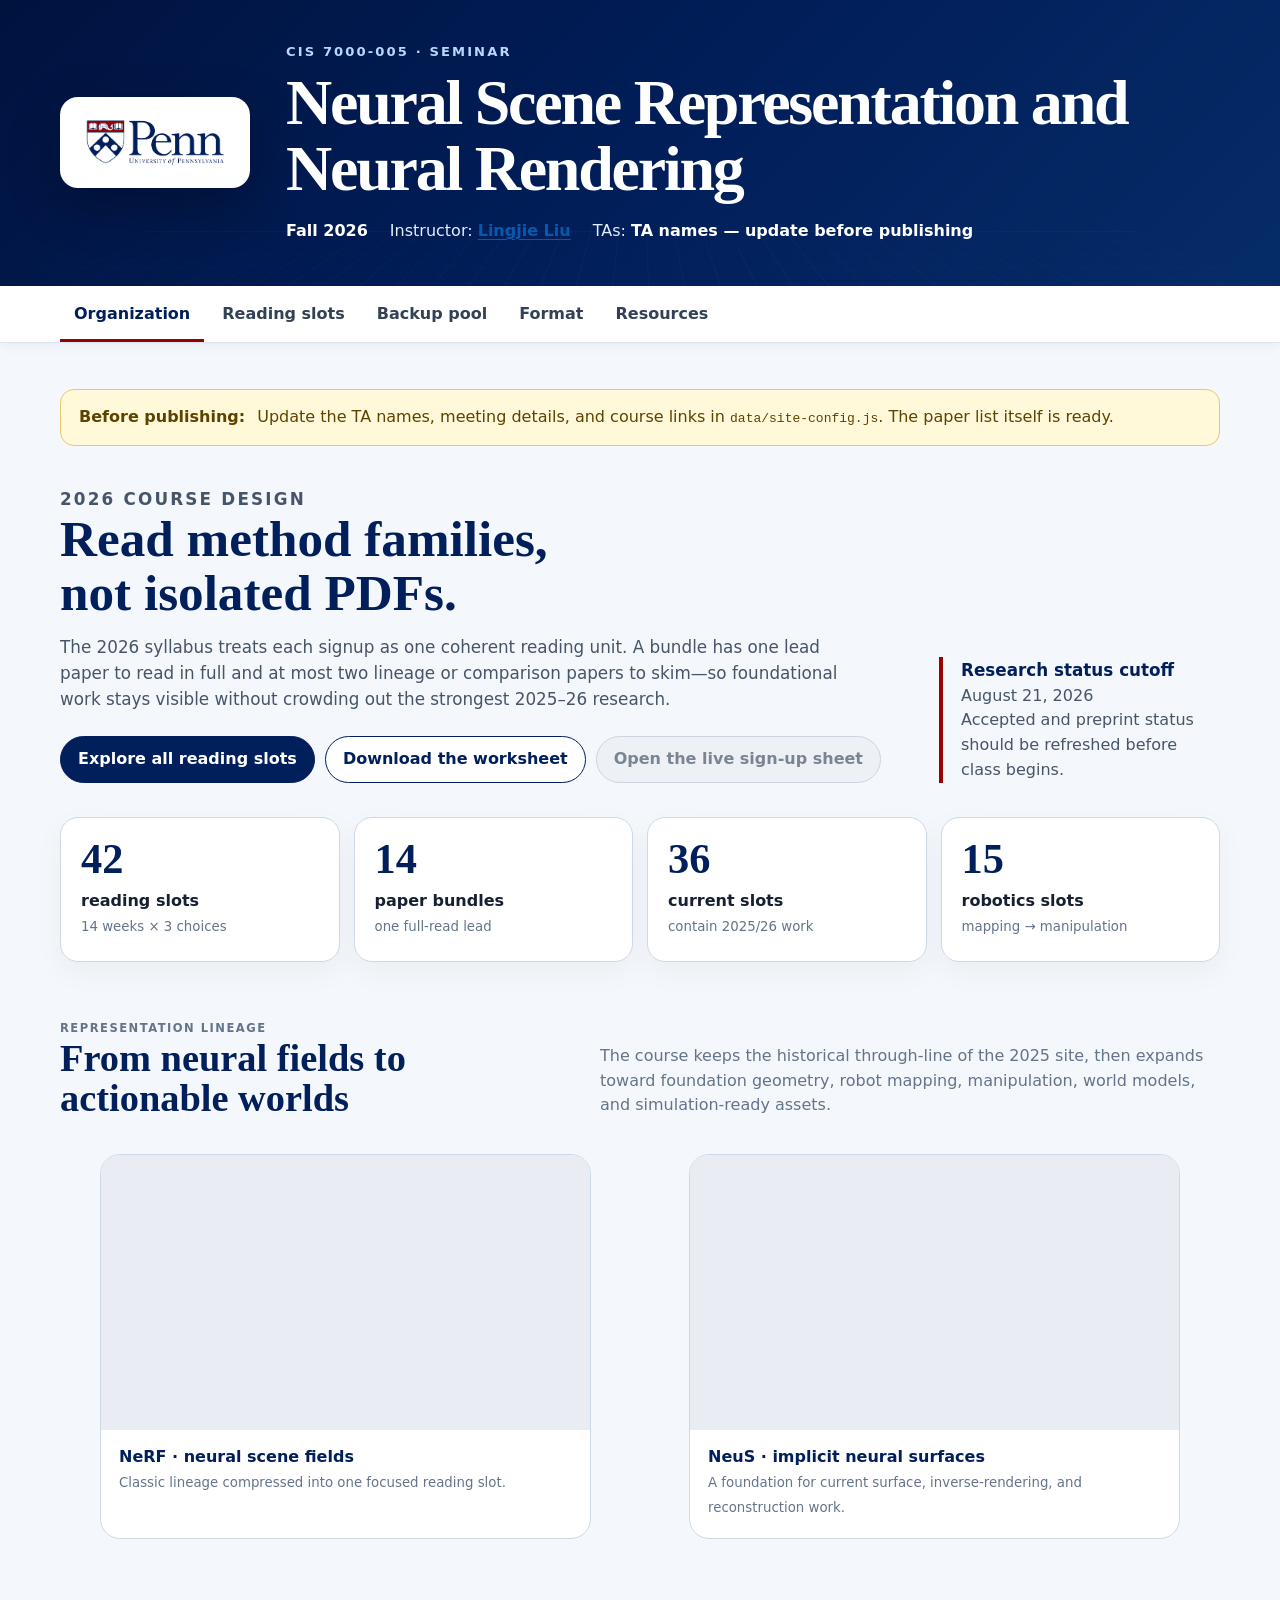
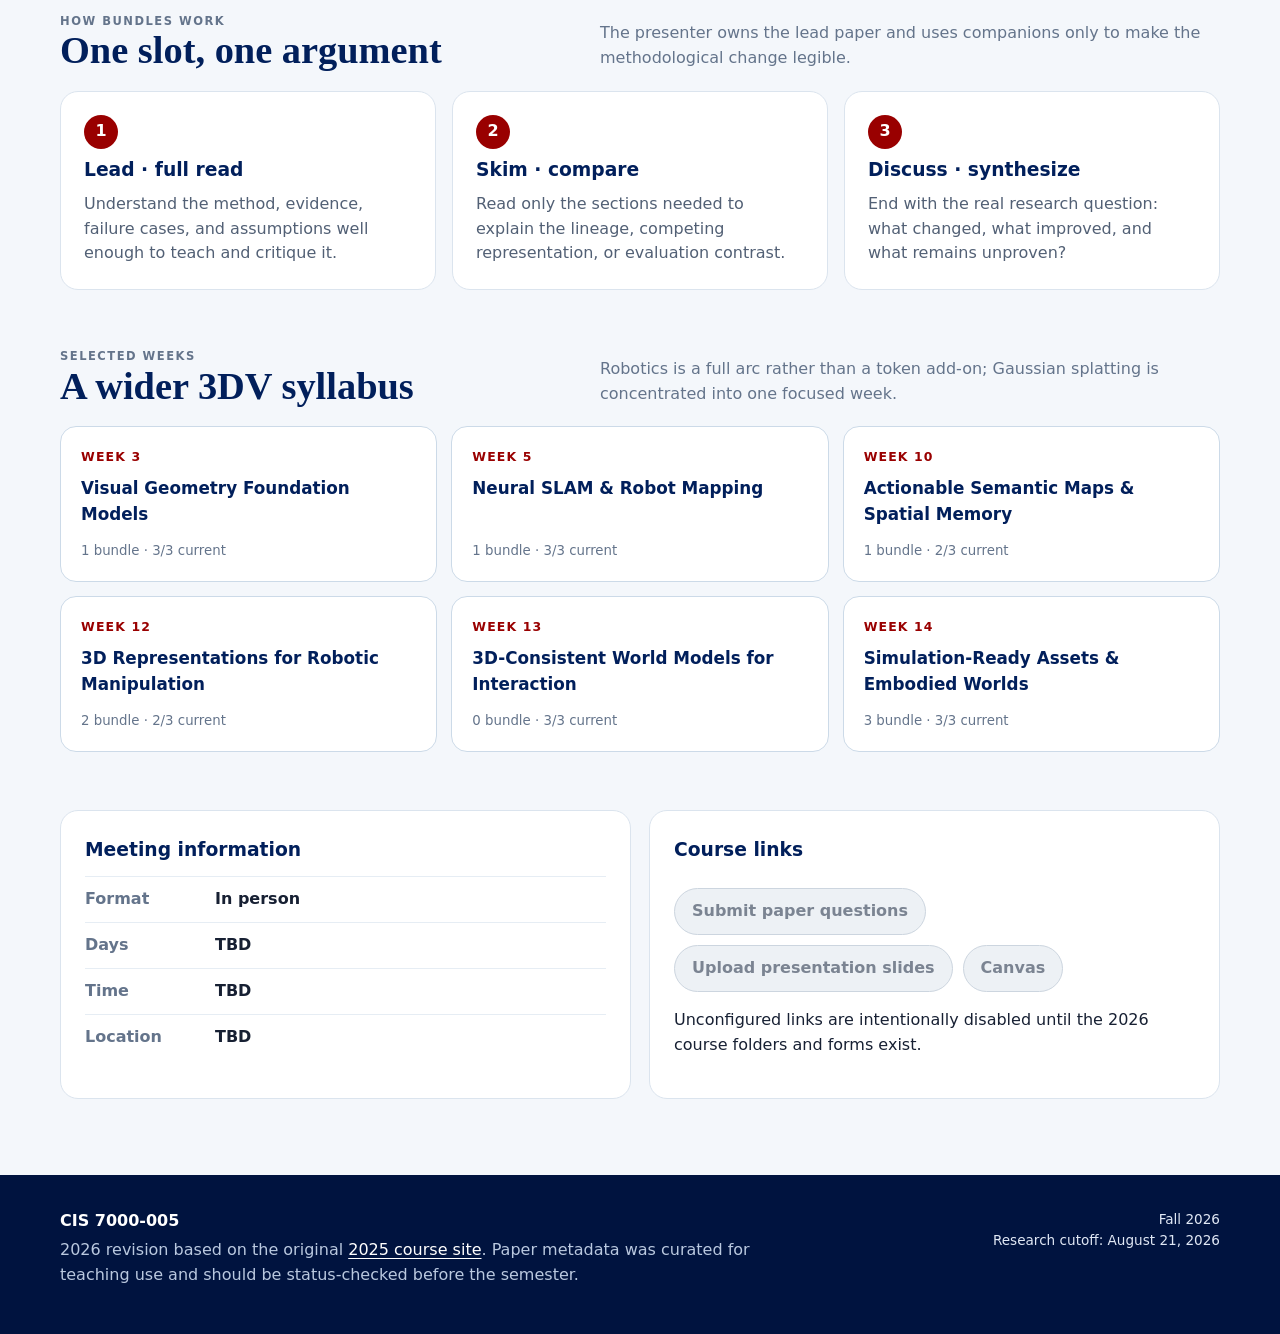
==== index.html @ d4dcf01e "Add files via upload" ====
<!doctype html>
<html lang="en">
<head>
  <meta charset="utf-8">
  <meta name="viewport" content="width=device-width, initial-scale=1">
  <meta name="description" content="CIS 7000-005: Neural Scene Representation and Neural Rendering, Fall 2026.">
  <meta property="og:title" content="Neural Scene Representation and Neural Rendering — Fall 2026">
  <meta property="og:description" content="A bundle-first reading seminar spanning neural rendering, visual geometry, robotics, 4D, and embodied worlds.">
  <meta property="og:image" content="assets/og.png">
  <title>Neural Scene Representation and Neural Rendering — Fall 2026</title>
  <link rel="icon" href="assets/favicon.svg" type="image/svg+xml">
  <link rel="stylesheet" href="data/site.css">
  <script defer src="data/site-config.js"></script>
  <script defer src="data/course-slots.js"></script>
  <script defer src="data/site.js"></script>
</head>
<body data-page="home">
  <a class="skip-link" href="#main">Skip to content</a>
  <header class="masthead">
    <div class="site-shell masthead-inner">
      <a class="penn-mark" href="https://www.upenn.edu/" aria-label="University of Pennsylvania">
        <img src="assets/penn.png" alt="University of Pennsylvania">
      </a>
      <div>
        <p class="course-kicker"><span data-course-code></span> · <span data-course-type></span></p>
        <h1 data-course-title></h1>
        <p class="course-meta"><span><strong data-course-term></strong></span><span>Instructor: <strong data-instructor></strong></span><span>TAs: <strong data-tas></strong></span></p>
      </div>
    </div>
  </header>
  <nav class="site-nav" aria-label="Course navigation">
    <div class="site-shell">
      <a href="index.html" data-nav="home">Organization</a>
      <a href="topics.html" data-nav="topics">Reading slots</a>
      <a href="backup.html" data-nav="backup">Backup pool</a>
      <a href="format.html" data-nav="format">Format</a>
      <a href="resource.html" data-nav="resources">Resources</a>
    </div>
  </nav>

  <main id="main">
    <div class="site-shell">
      <div class="draft-note"><strong>Before publishing:</strong><span>Update the TA names, meeting details, and course links in <code>data/site-config.js</code>. The paper list itself is ready.</span></div>
      <section class="page-intro">
        <div>
          <p class="eyebrow">2026 course design</p>
          <h2>Read method families,<br>not isolated PDFs.</h2>
          <p>The 2026 syllabus treats each signup as one coherent reading unit. A bundle has one lead paper to read in full and at most two lineage or comparison papers to skim—so foundational work stays visible without crowding out the strongest 2025–26 research.</p>
          <div class="actions">
            <a class="button" href="topics.html">Explore all reading slots</a>
            <a class="button secondary" href="files/CIS7000_2026_Paper_Signup.xlsx">Download the worksheet</a>
            <a class="button secondary" href="#" data-config-link="signUp">Open the live sign-up sheet</a>
          </div>
        </div>
        <aside class="intro-aside">
          <strong>Research status cutoff</strong>
          <span data-research-cutoff></span><br>
          <span>Accepted and preprint status should be refreshed before class begins.</span>
        </aside>
      </section>

      <section class="stat-grid" data-course-stats aria-label="Course statistics"></section>

      <section class="section">
        <div class="section-heading">
          <div><p class="eyebrow">Representation lineage</p><h2>From neural fields to actionable worlds</h2></div>
          <p>The course keeps the historical through-line of the 2025 site, then expands toward foundation geometry, robot mapping, manipulation, world models, and simulation-ready assets.</p>
        </div>
        <div class="media-grid">
          <figure class="media-card">
            <video playsinline autoplay loop muted preload="metadata"><source src="assets/nerf.mp4" type="video/mp4"></video>
            <figcaption><strong>NeRF · neural scene fields</strong><small>Classic lineage compressed into one focused reading slot.</small></figcaption>
          </figure>
          <figure class="media-card">
            <video playsinline autoplay loop muted preload="metadata"><source src="assets/more_results.mp4" type="video/mp4"></video>
            <figcaption><strong>NeuS · implicit neural surfaces</strong><small>A foundation for current surface, inverse-rendering, and reconstruction work.</small></figcaption>
          </figure>
        </div>
      </section>

      <section class="section">
        <div class="section-heading">
          <div><p class="eyebrow">How bundles work</p><h2>One slot, one argument</h2></div>
          <p>The presenter owns the lead paper and uses companions only to make the methodological change legible.</p>
        </div>
        <div class="principle-grid">
          <article class="principle-card"><span class="number">1</span><h3>Lead · full read</h3><p>Understand the method, evidence, failure cases, and assumptions well enough to teach and critique it.</p></article>
          <article class="principle-card"><span class="number">2</span><h3>Skim · compare</h3><p>Read only the sections needed to explain the lineage, competing representation, or evaluation contrast.</p></article>
          <article class="principle-card"><span class="number">3</span><h3>Discuss · synthesize</h3><p>End with the real research question: what changed, what improved, and what remains unproven?</p></article>
        </div>
      </section>

      <section class="section">
        <div class="section-heading">
          <div><p class="eyebrow">Selected weeks</p><h2>A wider 3DV syllabus</h2></div>
          <p>Robotics is a full arc rather than a token add-on; Gaussian splatting is concentrated into one focused week.</p>
        </div>
        <div class="week-preview-grid" data-week-preview></div>
      </section>

      <section class="section info-grid">
        <article class="info-card">
          <h3>Meeting information</h3>
          <dl>
            <dt>Format</dt><dd data-meeting-format></dd>
            <dt>Days</dt><dd data-meeting-days></dd>
            <dt>Time</dt><dd data-meeting-time></dd>
            <dt>Location</dt><dd data-meeting-location></dd>
          </dl>
        </article>
        <article class="info-card">
          <h3>Course links</h3>
          <div class="actions">
            <a class="button secondary" href="#" data-config-link="questionForm">Submit paper questions</a>
            <a class="button secondary" href="#" data-config-link="slidesFolder">Upload presentation slides</a>
            <a class="button secondary" href="#" data-config-link="canvas">Canvas</a>
          </div>
          <p>Unconfigured links are intentionally disabled until the 2026 course folders and forms exist.</p>
        </article>
      </section>
    </div>
  </main>

  <footer class="site-footer">
    <div class="site-shell">
      <div><strong data-course-code></strong><p>2026 revision based on the original <a href="https://neural-representation-2025.github.io/">2025 course site</a>. Paper metadata was curated for teaching use and should be status-checked before the semester.</p></div>
      <div class="footer-meta"><span data-course-term></span><br>Research cutoff: <span data-research-cutoff></span></div>
    </div>
  </footer>
</body>
</html>
---- data/site.css ----
:root {
  --penn-blue: #011f5b;
  --penn-blue-2: #0b3d78;
  --penn-red: #990000;
  --ink: #172033;
  --muted: #64748b;
  --line: #dbe4ee;
  --paper: #ffffff;
  --wash: #f4f7fb;
  --classic: #dce9f7;
  --current: #fff0c2;
  --robotics: #dff1da;
  --gs: #ffe0d6;
  --frontier: #f9d9e2;
  --embodied: #e9e0f5;
  color-scheme: light;
  font-family: Inter, ui-sans-serif, system-ui, -apple-system, BlinkMacSystemFont, "Segoe UI", sans-serif;
  font-synthesis: none;
}

* { box-sizing: border-box; }
html { scroll-behavior: smooth; }
body { margin: 0; color: var(--ink); background: var(--wash); line-height: 1.55; }
a { color: #0759ad; text-decoration-thickness: 1px; text-underline-offset: 3px; }
a:hover { color: var(--penn-red); }
img, video { display: block; max-width: 100%; }
button, input, select { font: inherit; }

.site-shell { width: min(1160px, calc(100% - 32px)); margin: 0 auto; }
.skip-link { position: fixed; left: 16px; top: -80px; z-index: 100; background: white; padding: 10px 14px; border-radius: 8px; box-shadow: 0 8px 30px #001c4c33; }
.skip-link:focus { top: 16px; }

.masthead { color: white; background: linear-gradient(135deg, #00133f 0%, var(--penn-blue) 55%, #062c67 100%); position: relative; overflow: hidden; }
.masthead::after { content: ""; position: absolute; inset: 0; pointer-events: none; opacity: .18; background-image: linear-gradient(#fff2 1px, transparent 1px), linear-gradient(90deg, #fff2 1px, transparent 1px); background-size: 36px 36px; transform: perspective(450px) rotateX(62deg) translateY(35%); transform-origin: bottom; }
.masthead-inner { position: relative; z-index: 1; display: grid; grid-template-columns: 190px 1fr; gap: 36px; align-items: center; min-height: 260px; padding-block: 42px; }
.penn-mark { background: white; border-radius: 18px; padding: 18px; box-shadow: 0 18px 50px #0004; }
.course-kicker { margin: 0 0 8px; color: #b9d6ff; font-size: .82rem; font-weight: 800; letter-spacing: .16em; text-transform: uppercase; }
.masthead h1 { margin: 0; max-width: 900px; font-family: Georgia, "Times New Roman", serif; font-size: clamp(2.1rem, 5vw, 4.4rem); line-height: 1.02; letter-spacing: -.035em; }
.course-meta { display: flex; flex-wrap: wrap; gap: 8px 22px; margin: 18px 0 0; color: #e2edff; }
.course-meta strong { color: white; }

.site-nav { background: white; border-bottom: 1px solid var(--line); box-shadow: 0 3px 12px #00265c0d; position: sticky; top: 0; z-index: 20; }
.site-nav .site-shell { display: flex; gap: 4px; overflow-x: auto; }
.site-nav a { color: #334155; font-weight: 750; text-decoration: none; padding: 16px 14px 13px; border-bottom: 3px solid transparent; white-space: nowrap; }
.site-nav a:hover, .site-nav a.is-active { color: var(--penn-blue); border-bottom-color: var(--penn-red); }

main { padding: 46px 0 76px; }
.draft-note { display: flex; align-items: flex-start; gap: 12px; margin-bottom: 26px; padding: 15px 18px; border: 1px solid #e6c96e; border-radius: 14px; color: #5e4300; background: #fff8d9; }
.draft-note strong { white-space: nowrap; }
.eyebrow { margin: 0 0 6px; color: var(--penn-red); font-size: .72rem; font-weight: 850; letter-spacing: .13em; text-transform: uppercase; }
.page-intro { display: grid; grid-template-columns: minmax(0, 1.5fr) minmax(280px, .5fr); gap: 36px; align-items: end; margin-bottom: 34px; }
.page-intro h2, .section-heading h2 { margin: 0; color: var(--penn-blue); font-family: Georgia, "Times New Roman", serif; font-size: clamp(2rem, 4vw, 3.25rem); line-height: 1.05; }
.page-intro p { margin: 14px 0 0; max-width: 780px; color: #475569; font-size: 1.05rem; }
.intro-aside { border-left: 4px solid var(--penn-red); padding-left: 18px; color: #475569; }
.intro-aside strong { display: block; color: var(--penn-blue); font-size: 1.05rem; }

.actions { display: flex; flex-wrap: wrap; gap: 10px; margin-top: 24px; }
.button { display: inline-flex; align-items: center; justify-content: center; min-height: 44px; padding: 10px 17px; border: 1px solid var(--penn-blue); border-radius: 999px; color: white; background: var(--penn-blue); font-weight: 800; text-decoration: none; }
.button:hover { color: white; background: var(--penn-red); border-color: var(--penn-red); }
.button.secondary { color: var(--penn-blue); background: white; }
.button.secondary:hover { color: white; background: var(--penn-blue); }
.button.is-unconfigured { color: #7b8492; border-color: #ccd5df; background: #edf1f5; cursor: not-allowed; }

.stat-grid { display: grid; grid-template-columns: repeat(4, 1fr); gap: 14px; margin: 30px 0 54px; }
.stat-card { min-height: 145px; padding: 20px; border: 1px solid #cdd9e7; border-radius: 18px; background: white; box-shadow: 0 10px 30px #00265c0b; }
.stat-card strong { display: block; color: var(--penn-blue); font-family: Georgia, "Times New Roman", serif; font-size: 2.65rem; line-height: 1; }
.stat-card span { display: block; margin-top: 9px; font-weight: 850; }
.stat-card small { color: var(--muted); }

.section { margin-top: 58px; }
.section-heading { display: flex; justify-content: space-between; gap: 22px; align-items: end; margin-bottom: 20px; }
.section-heading h2 { font-size: clamp(1.75rem, 3vw, 2.55rem); }
.section-heading p { max-width: 620px; margin: 0; color: var(--muted); }
.media-grid { display: grid; grid-template-columns: 1fr 1fr; gap: 18px; }
.media-card { overflow: hidden; border: 1px solid #ccd9e8; border-radius: 20px; background: white; }
.media-card video { width: 100%; aspect-ratio: 16 / 9; object-fit: cover; background: #e9edf3; }
.media-card figcaption { padding: 15px 18px 18px; }
.media-card strong { display: block; color: var(--penn-blue); }
.media-card small { color: var(--muted); }

.principle-grid { display: grid; grid-template-columns: repeat(3, 1fr); gap: 16px; }
.principle-card { padding: 23px; border-radius: 18px; border: 1px solid var(--line); background: white; }
.principle-card h3 { margin: 6px 0 8px; color: var(--penn-blue); }
.principle-card p { margin: 0; color: #526075; }
.principle-card .number { display: inline-grid; place-items: center; width: 34px; height: 34px; border-radius: 50%; color: white; background: var(--penn-red); font-weight: 900; }

.week-preview-grid { display: grid; grid-template-columns: repeat(3, 1fr); gap: 14px; }
.week-preview { display: flex; min-height: 150px; flex-direction: column; padding: 20px; border: 1px solid #ccdae8; border-radius: 16px; color: var(--ink); background: white; text-decoration: none; transition: transform .15s ease, box-shadow .15s ease; }
.week-preview:hover { color: var(--ink); transform: translateY(-2px); box-shadow: 0 12px 30px #00265c14; }
.week-preview span { color: var(--penn-red); font-size: .78rem; font-weight: 850; text-transform: uppercase; letter-spacing: .09em; }
.week-preview strong { margin: 8px 0 auto; color: var(--penn-blue); font-size: 1.05rem; }
.week-preview small { margin-top: 14px; color: var(--muted); }

.info-grid { display: grid; grid-template-columns: 1fr 1fr; gap: 18px; }
.info-card { padding: 24px; border: 1px solid var(--line); border-radius: 18px; background: white; }
.info-card h3 { margin: 0 0 12px; color: var(--penn-blue); }
.info-card dl { display: grid; grid-template-columns: 130px 1fr; margin: 0; }
.info-card dt, .info-card dd { margin: 0; padding: 10px 0; border-top: 1px solid #e6edf4; }
.info-card dt { color: var(--muted); font-weight: 700; }
.info-card dd { font-weight: 700; }

.toolbar { display: flex; flex-wrap: wrap; gap: 10px; align-items: center; margin: 24px 0; padding: 14px; border: 1px solid var(--line); border-radius: 16px; background: white; }
.search { flex: 1 1 280px; min-height: 44px; padding: 9px 13px; border: 1px solid #bcc9d7; border-radius: 10px; color: var(--ink); background: white; }
.filter-chip { min-height: 40px; padding: 7px 13px; border: 1px solid #c7d3df; border-radius: 999px; color: #344258; background: #f8fafc; cursor: pointer; font-weight: 750; }
.filter-chip:hover, .filter-chip.is-active { color: white; border-color: var(--penn-blue); background: var(--penn-blue); }
.tool-link { border: 0; color: #0759ad; background: transparent; cursor: pointer; font-weight: 750; }
.toolbar-count { margin-left: auto; color: var(--muted); font-size: .9rem; font-weight: 750; }

.week-block { scroll-margin-top: 82px; margin: 30px 0 42px; }
.week-block > header { display: grid; grid-template-columns: 95px 1fr auto; gap: 18px; align-items: end; margin-bottom: 12px; padding-bottom: 11px; border-bottom: 2px solid var(--penn-blue); }
.week-block > header span { color: var(--penn-red); font-size: .8rem; font-weight: 900; letter-spacing: .09em; text-transform: uppercase; }
.week-block > header h2 { margin: 0; color: var(--penn-blue); font-family: Georgia, "Times New Roman", serif; font-size: 1.55rem; }
.week-block > header small { color: var(--muted); }
.week-slots { display: grid; gap: 10px; }
.slot-card { overflow: hidden; border: 1px solid #c9d5e2; border-left: 6px solid var(--penn-blue-2); border-radius: 14px; background: white; }
.slot-card.robotics { border-left-color: #4d8c45; }
.slot-card.gs { border-left-color: #c04b24; }
.slot-card.classic { border-left-color: #4e7fac; }
.slot-card.frontier { border-left-color: #b1325a; }
.slot-card.embodied { border-left-color: #7657a4; }
.slot-card summary { display: grid; grid-template-columns: 76px minmax(0, 1fr) auto 28px; gap: 14px; align-items: center; padding: 17px 18px; cursor: pointer; list-style: none; }
.slot-card summary::-webkit-details-marker { display: none; }
.slot-card summary::after { content: "+"; display: grid; place-items: center; width: 28px; height: 28px; margin-left: 4px; border-radius: 50%; color: var(--penn-blue); background: #e8eef6; font-weight: 900; }
.slot-card[open] summary::after { content: "−"; }
.slot-number { color: var(--penn-red); font-size: .84rem; font-weight: 900; letter-spacing: .05em; }
.slot-title span { display: block; color: var(--muted); font-size: .85rem; }
.slot-title strong { display: block; margin-top: 2px; color: var(--penn-blue); }
.slot-labels { display: flex; flex-wrap: wrap; justify-content: flex-end; gap: 6px; }
.badge { padding: 4px 9px; border-radius: 999px; color: #30445d; background: #e6eef7; font-size: .72rem; font-weight: 800; }
.badge.subtle { color: #65541c; background: #fff1c7; }
.slot-details { display: grid; grid-template-columns: minmax(0, 1.45fr) minmax(260px, .55fr); gap: 28px; padding: 8px 20px 22px 108px; border-top: 1px solid #e1e8f0; }
.paper-list { list-style: none; margin: 0; padding: 0; }
.paper-row { display: grid; grid-template-columns: 52px 1fr; gap: 10px; padding: 9px 0; border-bottom: 1px solid #edf1f5; }
.paper-row a { font-weight: 750; }
.paper-row small { display: block; margin-top: 2px; color: var(--muted); }
.paper-role { align-self: start; padding: 3px 7px; border-radius: 6px; color: white; background: var(--penn-blue); font-size: .7rem; font-weight: 850; text-align: center; }
.paper-role.skim { color: #5b4812; background: #f7df96; }
.slot-details aside { padding: 14px 16px; border-radius: 12px; background: #f5f8fb; }
.slot-details aside p { margin: 0 0 12px; }
.slot-details .load { color: #41526a; font-size: .9rem; }
.slot-details .era { display: inline-block; margin: 0; padding: 4px 8px; border-radius: 6px; color: #4b5563; background: white; font-size: .76rem; font-weight: 800; }

.pool-controls select { min-height: 44px; padding: 8px 34px 8px 11px; border: 1px solid #bcc9d7; border-radius: 10px; background: white; }
.table-wrap { overflow-x: auto; border: 1px solid #cbd7e3; border-radius: 14px; background: white; }
.paper-table { width: 100%; min-width: 1060px; border-collapse: collapse; }
.paper-table th { padding: 12px 13px; color: white; background: var(--penn-blue); font-size: .78rem; letter-spacing: .04em; text-align: left; text-transform: uppercase; }
.paper-table td { padding: 13px; border-top: 1px solid #e3e9f0; vertical-align: top; font-size: .88rem; }
.paper-table tbody tr:hover { background: #f6f9fc; }
.paper-table td:first-child { width: 30%; }
.paper-table td:first-child a { font-weight: 800; }
.paper-table td small { display: block; margin-top: 4px; color: var(--muted); }
.pool-track { font-weight: 700; }
.placement { display: inline-block; padding: 4px 7px; border-radius: 6px; background: #edf2f7; font-size: .73rem; font-weight: 800; }
.placement.main-slot-anchor { color: #1f4e78; background: #d9eaf7; }
.placement.bundle-companion---backup { color: #375623; background: #e2f0d9; }
.placement.frontier-watch { color: #8a1538; background: #f9d9e2; }

.prose { max-width: 880px; }
.prose h2 { margin-top: 46px; padding-bottom: 8px; border-bottom: 2px solid var(--penn-blue); color: var(--penn-blue); font-family: Georgia, "Times New Roman", serif; }
.prose h3 { margin-top: 28px; color: var(--penn-blue-2); }
.prose p, .prose li { color: #3f4c5f; }
.prose li + li { margin-top: 7px; }
.callout { margin: 24px 0; padding: 20px 22px; border-left: 5px solid var(--penn-red); background: white; box-shadow: 0 8px 24px #00265c0b; }
.callout h3 { margin-top: 0; }
.resource-grid { display: grid; grid-template-columns: repeat(2, 1fr); gap: 15px; }
.resource-card { display: block; padding: 22px; border: 1px solid var(--line); border-radius: 16px; color: var(--ink); background: white; text-decoration: none; }
.resource-card:hover { color: var(--ink); border-color: #9fb4ca; box-shadow: 0 9px 24px #00265c10; }
.resource-card.is-unconfigured { color: #7b8492; border-color: #d5dce4; background: #edf1f5; cursor: not-allowed; box-shadow: none; }
.resource-card.is-unconfigured strong { color: #64748b; }
.resource-card strong { display: block; color: var(--penn-blue); }
.resource-card span { display: block; margin-top: 5px; color: var(--muted); }
.empty-state { display: flex; min-height: 170px; flex-direction: column; align-items: center; justify-content: center; color: var(--muted); text-align: center; }
.empty-state strong { color: var(--penn-blue); font-size: 1.15rem; }

.site-footer { padding: 34px 0 46px; color: #b9c8df; background: #00133f; }
.site-footer .site-shell { display: flex; justify-content: space-between; gap: 26px; align-items: flex-start; }
.site-footer strong { color: white; }
.site-footer p { max-width: 720px; margin: 5px 0 0; }
.site-footer a { color: white; }
.footer-meta { color: #e0e8f5; font-size: .85rem; text-align: right; }

@media (max-width: 900px) {
  .masthead-inner { grid-template-columns: 130px 1fr; min-height: 220px; }
  .stat-grid, .principle-grid, .week-preview-grid { grid-template-columns: repeat(2, 1fr); }
  .page-intro, .info-grid { grid-template-columns: 1fr; }
  .slot-card summary { grid-template-columns: 72px minmax(0, 1fr) 28px; }
  .slot-labels { display: none; }
  .slot-details { padding-left: 24px; }
}

@media (max-width: 640px) {
  .site-shell { width: min(100% - 22px, 1160px); }
  .masthead-inner { grid-template-columns: 1fr; gap: 20px; padding-block: 28px 34px; }
  .penn-mark { width: 160px; }
  .course-meta { display: grid; gap: 5px; }
  .stat-grid, .principle-grid, .week-preview-grid, .media-grid, .resource-grid { grid-template-columns: 1fr; }
  .section-heading { display: block; }
  .section-heading p { margin-top: 8px; }
  .week-block > header { grid-template-columns: 70px 1fr; }
  .week-block > header small { display: none; }
  .slot-card summary { grid-template-columns: 1fr auto; padding: 15px; }
  .slot-number { grid-column: 1; }
  .slot-title { grid-column: 1; }
  .slot-card summary::after { grid-column: 2; grid-row: 1 / span 2; }
  .slot-details { grid-template-columns: 1fr; gap: 15px; padding: 15px; }
  .info-card dl { grid-template-columns: 1fr; }
  .info-card dt { padding-bottom: 0; }
  .info-card dd { padding-top: 3px; border-top: 0; }
  .site-footer .site-shell { display: block; }
  .footer-meta { margin-top: 20px; text-align: left; }
}

@media print {
  .site-nav, .toolbar, .actions, .draft-note { display: none !important; }
  body { background: white; }
  .masthead { color: black; background: white; border-bottom: 3px solid var(--penn-blue); }
  .masthead::after, .penn-mark { display: none; }
  .masthead-inner { display: block; min-height: auto; padding: 18px 0; }
  .masthead h1, .course-meta strong { color: var(--penn-blue); }
  .course-kicker, .course-meta { color: #444; }
  main { padding-top: 20px; }
  .slot-card { break-inside: avoid; }
  .slot-card .slot-details { display: grid; }
  .slot-card summary::after { display: none; }
}
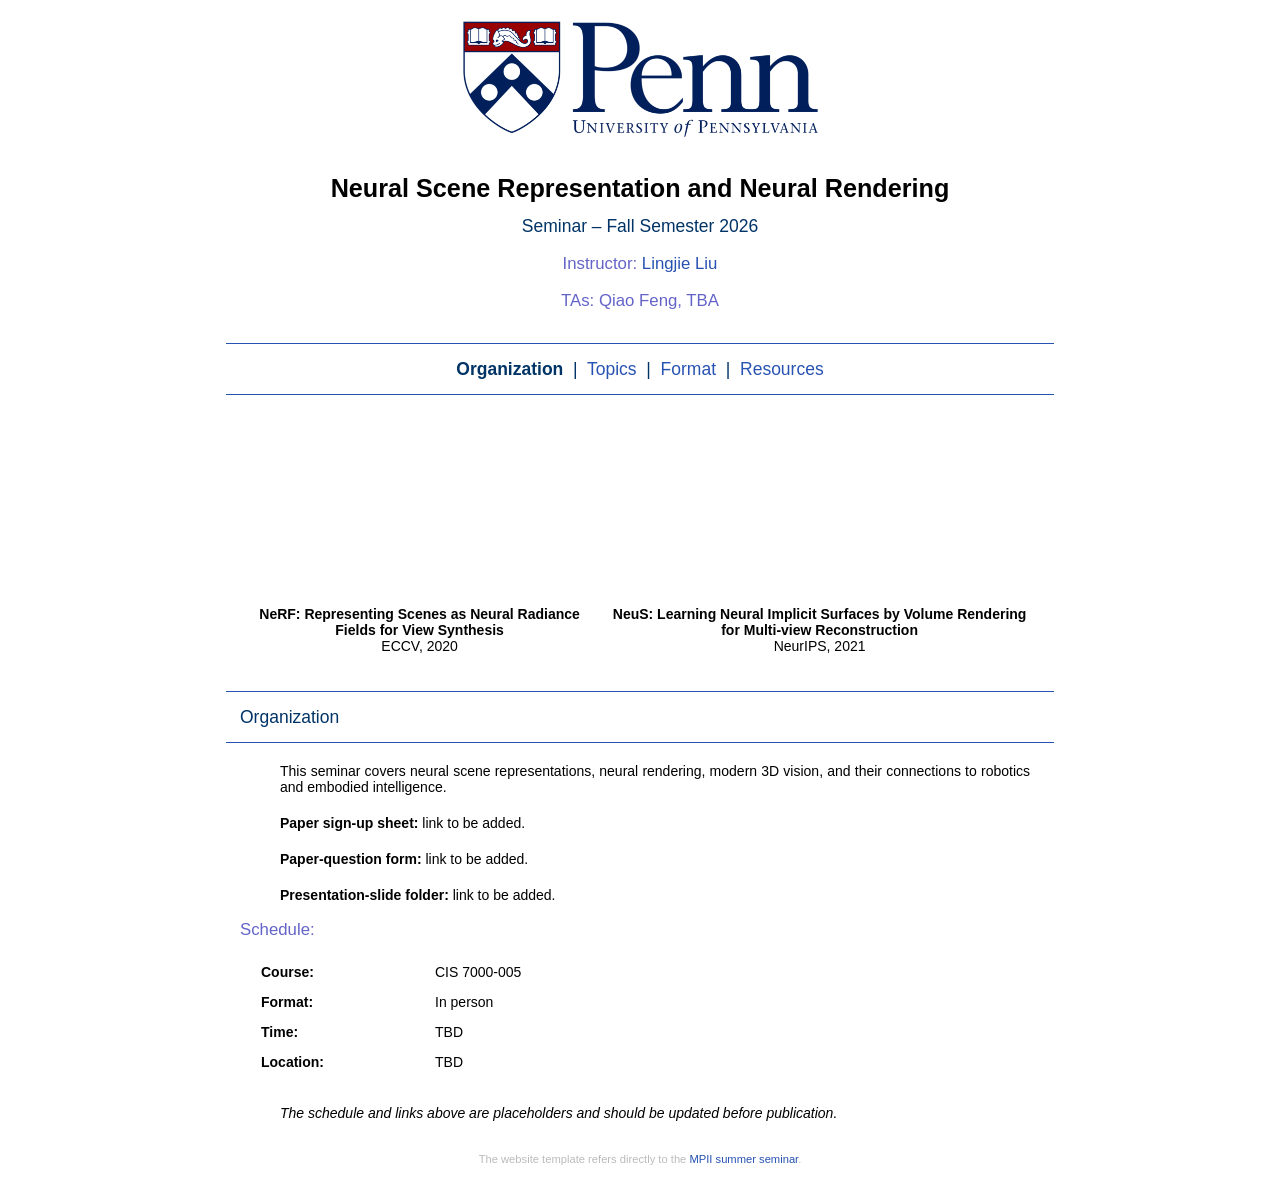
==== commit fe5e3712: "Add files via upload" ====
--- a/index.html
+++ b/index.html
@@ -1,131 +1,56 @@
-<!doctype html>
+<!DOCTYPE html>
 <html lang="en">
 <head>
-  <meta charset="utf-8">
+  <meta charset="UTF-8">
   <meta name="viewport" content="width=device-width, initial-scale=1">
-  <meta name="description" content="CIS 7000-005: Neural Scene Representation and Neural Rendering, Fall 2026.">
-  <meta property="og:title" content="Neural Scene Representation and Neural Rendering — Fall 2026">
-  <meta property="og:description" content="A bundle-first reading seminar spanning neural rendering, visual geometry, robotics, 4D, and embodied worlds.">
-  <meta property="og:image" content="assets/og.png">
-  <title>Neural Scene Representation and Neural Rendering — Fall 2026</title>
-  <link rel="icon" href="assets/favicon.svg" type="image/svg+xml">
-  <link rel="stylesheet" href="data/site.css">
-  <script defer src="data/site-config.js"></script>
-  <script defer src="data/course-slots.js"></script>
-  <script defer src="data/site.js"></script>
+  <title>Neural Scene Representation and Neural Rendering – Fall Semester 2026</title>
+  <link rel="stylesheet" type="text/css" href="./data/gvv.css">
+  <link rel="stylesheet" type="text/css" href="./data/seminar.css">
 </head>
-<body data-page="home">
-  <a class="skip-link" href="#main">Skip to content</a>
-  <header class="masthead">
-    <div class="site-shell masthead-inner">
-      <a class="penn-mark" href="https://www.upenn.edu/" aria-label="University of Pennsylvania">
-        <img src="assets/penn.png" alt="University of Pennsylvania">
-      </a>
-      <div>
-        <p class="course-kicker"><span data-course-code></span> · <span data-course-type></span></p>
-        <h1 data-course-title></h1>
-        <p class="course-meta"><span><strong data-course-term></strong></span><span>Instructor: <strong data-instructor></strong></span><span>TAs: <strong data-tas></strong></span></p>
-      </div>
+<body>
+  <div id="wrap">
+    
+    <div style="text-align: center">
+      <a href="https://www.upenn.edu/"><img src="./data/penn.png" alt="University of Pennsylvania" width="400"></a>
     </div>
-  </header>
-  <nav class="site-nav" aria-label="Course navigation">
-    <div class="site-shell">
-      <a href="index.html" data-nav="home">Organization</a>
-      <a href="topics.html" data-nav="topics">Reading slots</a>
-      <a href="backup.html" data-nav="backup">Backup pool</a>
-      <a href="format.html" data-nav="format">Format</a>
-      <a href="resource.html" data-nav="resources">Resources</a>
-    </div>
-  </nav>
-
-  <main id="main">
-    <div class="site-shell">
-      <div class="draft-note"><strong>Before publishing:</strong><span>Update the TA names, meeting details, and course links in <code>data/site-config.js</code>. The paper list itself is ready.</span></div>
-      <section class="page-intro">
-        <div>
-          <p class="eyebrow">2026 course design</p>
-          <h2>Read method families,<br>not isolated PDFs.</h2>
-          <p>The 2026 syllabus treats each signup as one coherent reading unit. A bundle has one lead paper to read in full and at most two lineage or comparison papers to skim—so foundational work stays visible without crowding out the strongest 2025–26 research.</p>
-          <div class="actions">
-            <a class="button" href="topics.html">Explore all reading slots</a>
-            <a class="button secondary" href="files/CIS7000_2026_Paper_Signup.xlsx">Download the worksheet</a>
-            <a class="button secondary" href="#" data-config-link="signUp">Open the live sign-up sheet</a>
-          </div>
-        </div>
-        <aside class="intro-aside">
-          <strong>Research status cutoff</strong>
-          <span data-research-cutoff></span><br>
-          <span>Accepted and preprint status should be refreshed before class begins.</span>
-        </aside>
-      </section>
-
-      <section class="stat-grid" data-course-stats aria-label="Course statistics"></section>
-
-      <section class="section">
-        <div class="section-heading">
-          <div><p class="eyebrow">Representation lineage</p><h2>From neural fields to actionable worlds</h2></div>
-          <p>The course keeps the historical through-line of the 2025 site, then expands toward foundation geometry, robot mapping, manipulation, world models, and simulation-ready assets.</p>
-        </div>
-        <div class="media-grid">
-          <figure class="media-card">
-            <video playsinline autoplay loop muted preload="metadata"><source src="assets/nerf.mp4" type="video/mp4"></video>
-            <figcaption><strong>NeRF · neural scene fields</strong><small>Classic lineage compressed into one focused reading slot.</small></figcaption>
-          </figure>
-          <figure class="media-card">
-            <video playsinline autoplay loop muted preload="metadata"><source src="assets/more_results.mp4" type="video/mp4"></video>
-            <figcaption><strong>NeuS · implicit neural surfaces</strong><small>A foundation for current surface, inverse-rendering, and reconstruction work.</small></figcaption>
-          </figure>
-        </div>
-      </section>
-
-      <section class="section">
-        <div class="section-heading">
-          <div><p class="eyebrow">How bundles work</p><h2>One slot, one argument</h2></div>
-          <p>The presenter owns the lead paper and uses companions only to make the methodological change legible.</p>
-        </div>
-        <div class="principle-grid">
-          <article class="principle-card"><span class="number">1</span><h3>Lead · full read</h3><p>Understand the method, evidence, failure cases, and assumptions well enough to teach and critique it.</p></article>
-          <article class="principle-card"><span class="number">2</span><h3>Skim · compare</h3><p>Read only the sections needed to explain the lineage, competing representation, or evaluation contrast.</p></article>
-          <article class="principle-card"><span class="number">3</span><h3>Discuss · synthesize</h3><p>End with the real research question: what changed, what improved, and what remains unproven?</p></article>
-        </div>
-      </section>
-
-      <section class="section">
-        <div class="section-heading">
-          <div><p class="eyebrow">Selected weeks</p><h2>A wider 3DV syllabus</h2></div>
-          <p>Robotics is a full arc rather than a token add-on; Gaussian splatting is concentrated into one focused week.</p>
-        </div>
-        <div class="week-preview-grid" data-week-preview></div>
-      </section>
-
-      <section class="section info-grid">
-        <article class="info-card">
-          <h3>Meeting information</h3>
-          <dl>
-            <dt>Format</dt><dd data-meeting-format></dd>
-            <dt>Days</dt><dd data-meeting-days></dd>
-            <dt>Time</dt><dd data-meeting-time></dd>
-            <dt>Location</dt><dd data-meeting-location></dd>
-          </dl>
-        </article>
-        <article class="info-card">
-          <h3>Course links</h3>
-          <div class="actions">
-            <a class="button secondary" href="#" data-config-link="questionForm">Submit paper questions</a>
-            <a class="button secondary" href="#" data-config-link="slidesFolder">Upload presentation slides</a>
-            <a class="button secondary" href="#" data-config-link="canvas">Canvas</a>
-          </div>
-          <p>Unconfigured links are intentionally disabled until the 2026 course folders and forms exist.</p>
-        </article>
-      </section>
-    </div>
-  </main>
-
-  <footer class="site-footer">
-    <div class="site-shell">
-      <div><strong data-course-code></strong><p>2026 revision based on the original <a href="https://neural-representation-2025.github.io/">2025 course site</a>. Paper metadata was curated for teaching use and should be status-checked before the semester.</p></div>
-      <div class="footer-meta"><span data-course-term></span><br>Research cutoff: <span data-research-cutoff></span></div>
-    </div>
-  </footer>
+    <h1 style="text-align: center;">Neural Scene Representation and Neural Rendering</h1>
+    <h2 style="text-align: center;">Seminar – Fall Semester 2026</h2>
+    <h3 style="text-align: center;">Instructor: <a href="https://lingjie0206.github.io/">Lingjie Liu</a></h3>
+    <h3 style="text-align: center;">TAs: Qiao Feng, TBA</h3>
+    <br>
+    <hr>
+    <h2 style="text-align: center;"><b>Organization</b> &nbsp;|&nbsp; <a href="./topics.html">Topics</a> &nbsp;|&nbsp; <a href="./format.html">Format</a> &nbsp;|&nbsp; <a href="./resource.html">Resources</a></h2>
+    <hr>
+    
+    
+    <table style="margin: 1em auto;">
+      <tr>
+        <td style="text-align:center; vertical-align:middle;"><video width="100%" playsinline autoplay loop muted><source src="data/nerf.mp4" type="video/mp4"></video></td>
+        <td style="text-align:center; vertical-align:middle;"><video width="80%" playsinline autoplay loop muted><source src="data/more_results.mp4" type="video/mp4"></video></td>
+      </tr>
+      <tr>
+        <td style="text-align:center;"><b>NeRF: Representing Scenes as Neural Radiance Fields for View Synthesis</b><br>ECCV, 2020</td>
+        <td style="text-align:center;"><b>NeuS: Learning Neural Implicit Surfaces by Volume Rendering for Multi-view Reconstruction</b><br>NeurIPS, 2021</td>
+      </tr>
+    </table>
+    <br>
+    
+    
+    <hr><h2>Organization</h2><hr>
+    <p>This seminar covers neural scene representations, neural rendering, modern 3D vision, and their connections to robotics and embodied intelligence.</p>
+    <p><b>Paper sign-up sheet:</b> link to be added.</p>
+    <p><b>Paper-question form:</b> link to be added.</p>
+    <p><b>Presentation-slide folder:</b> link to be added.</p>
+    <h3>Schedule:</h3>
+    <table>
+      <tr><td class="head" style="width:160px;">Course:</td><td>CIS 7000-005</td></tr>
+      <tr><td class="head">Format:</td><td>In person</td></tr>
+      <tr><td class="head">Time:</td><td>TBD</td></tr>
+      <tr><td class="head">Location:</td><td>TBD</td></tr>
+    </table>
+    <p><i>The schedule and links above are placeholders and should be updated before publication.</i></p>
+    
+    <div id="footer">The website template refers directly to the <a href="https://vcai.mpi-inf.mpg.de/teaching/vcai_seminar_2023/index.html">MPII summer seminar</a>.</div>
+  </div>
 </body>
 </html>
--- a/data/gvv.css
+++ b/data/gvv.css
@@ -0,0 +1,21 @@
+body { margin: 0px; padding: 0px; text-align: justify; ; color: rgb(0, 0, 0); font-size:14px; font-family:'Segoe UI','Lucida Grande',Verdana,Arial,Helvetica,sans-serif; background-color:rgb(255,255,255) ; }
+h1.title { margin: 0px 10px 30px; padding: 14px; padding-top: 18px; font-size: 100%; line-height: 28px; color: rgb(255, 255, 255); }
+h1 { margin: 20px 0px 0px 0px; font-size: 125%; line-height: 28px; font-weight: 900; color: black; }
+h2 { font-weight: normal; font-size: 125%; line-height: normal; color: rgb(0, 51, 102); }
+h3 { font-weight: normal; color:rgb(100, 100, 200);; font-size:120%;}
+h4 { font-weight:normal; color:#707070; margin: 0px;}
+h5 { font-weight:normal; font-size:14px; }
+p { margin: 10px 10px; padding-left: 30px; padding-top: 10px; padding-bottom: 0px; font-weight: normal; font-size: 100%; line-height: normal; }
+#Content > p { margin: 0px 20px 0px 0px; }
+table { border: 0; margin: 0px 0px 0px 0px; border-collapse: separate; border-spacing: 0px; background-color: rgb(255,255,255); font-family:'Segoe UI','Lucida Grande',Verdana,Arial,Helvetica,sans-serif; font-size:14px;}
+td { padding: 0px; line-height: normal; background-color: white; }
+th { font-size: 110%; font-weight: bold; line-height: normal;  border-bottom: 1px solid black; padding: 3px; line-height: normal; background-color: white; text-align: left; }
+ul { margin: 20px 30px 10px 10px; font-size: 100%; font-weight: normal; line-height: normal; }
+ol { margin: 0px 30px 0px 0px; font-size: 100%; font-weight: normal; line-height: normal; }
+li { margin: 3px 0px; }
+a { color: rgb(0, 51, 102); text-decoration: none; }
+a:link { color: rgb(39, 82, 178); }
+a:visited { color: rgb(39, 82, 178); }
+a:hover{color:rgb(53, 0, 0);}
+#Content { margin-left: auto; margin-right: auto; padding: 20px; width: 660px }
+
--- a/data/seminar.css
+++ b/data/seminar.css
@@ -0,0 +1,112 @@
+hr {
+    background-color: rgb(39, 82, 178);
+    height: 1px;
+    border: 0;
+}
+
+h1 {
+    font-size: 180%;
+}
+
+img {
+    border: 0;
+}
+
+td {
+    font-size: 100%;
+    padding: 7px;
+    text-align: left;
+}
+
+td.head {
+    font-weight: bold;
+}
+
+div#wrap {
+    width: 800px;
+    margin: 0.5em auto;
+}
+
+div#wrap hr {
+    margin: 0 -1em;
+}
+
+div#wrap table {
+    margin: 1.25em 1em;
+}
+
+div#wrap table th,
+div#wrap table td {
+    vertical-align: top;
+}
+
+div#footer {
+    font-size: 80%;
+    color: #bbb;
+    text-align: center;
+    padding-top: 2em;
+    padding-bottom: 1em;
+}
+
+
+div#wrap table.topics {
+    margin: 0 auto;
+    width: 90%;
+    border-collapse: collapse;
+    background-color: #fff;
+}
+
+table.topics th,
+table.topics td {
+    padding: 0.5em;
+}
+
+table.topics .topic,
+table.topics .date {
+    font-size: 120%;
+    font-weight: bold;
+}
+
+table.topics .topic a:hover,
+table.topics .date a:hover {
+    cursor: pointer;
+}
+
+table.topics .paper,
+table.topics .person {
+    padding-top: 0.0em;
+}
+
+table.topics .paper .title {
+    font-weight: bold;
+}
+
+table.topics .paper .authors,
+table.topics .person .label {
+    font-size: 85%;
+    font-style: italic;
+}
+
+table.topics .container {
+    border: 0.05em solid #420093;
+    padding: 0.3em;
+    margin-top: 0.2em;
+    margin-bottom: 0.2em;
+}
+
+table.topics .scontainer {
+    padding-left: 0.3em;
+    margin-top: 0.5em;
+    margin-bottom: 0.5em;
+}
+
+table.topics .comparison {
+    font-size: 75%;
+    font-style: italic;
+    color: darksalmon;
+}
+
+table.topics .none {
+    color: #666;
+}
+@media (max-width: 840px) { div#wrap { width: calc(100% - 32px); } img, video { max-width: 100%; height: auto; } }
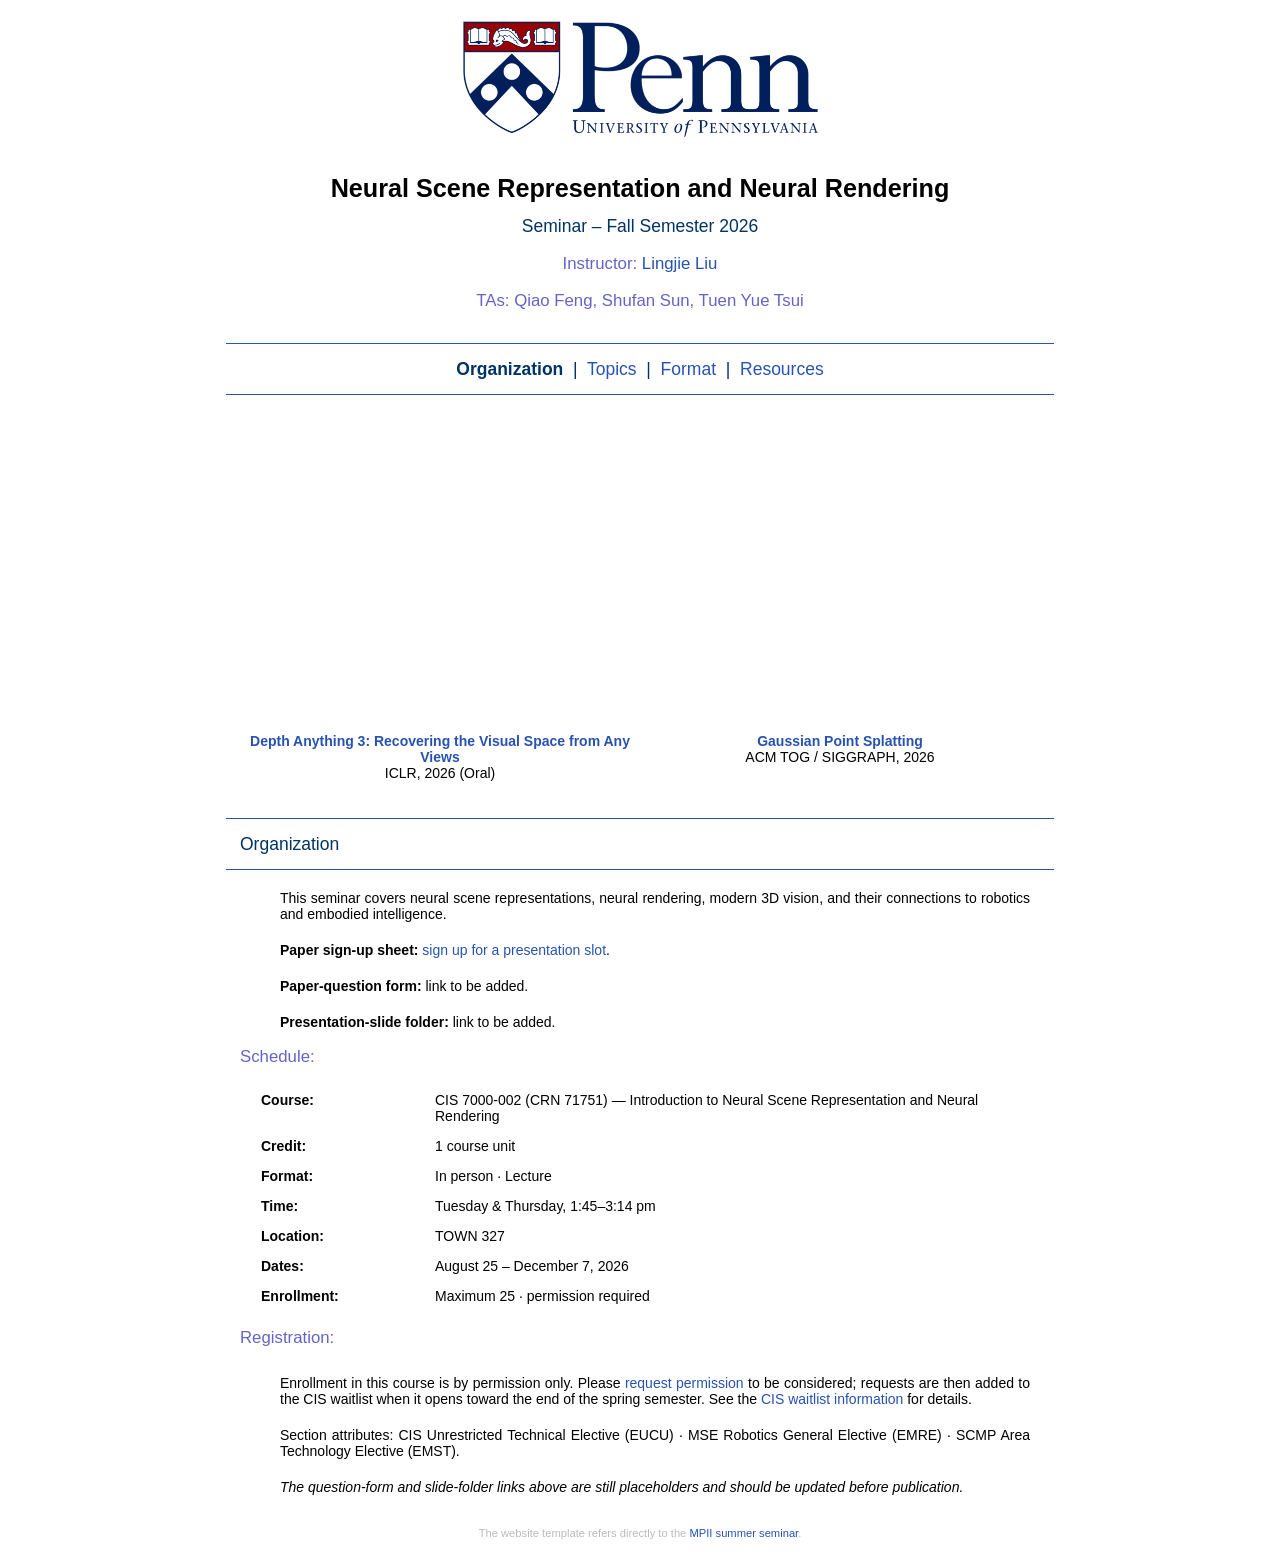
==== commit b810f523: "Update reading list, course info, TAs, and banner videos for Fall 2026 Rebuild the topics table from" ====
--- a/index.html
+++ b/index.html
@@ -16,21 +16,21 @@
     <h1 style="text-align: center;">Neural Scene Representation and Neural Rendering</h1>
     <h2 style="text-align: center;">Seminar – Fall Semester 2026</h2>
     <h3 style="text-align: center;">Instructor: <a href="https://lingjie0206.github.io/">Lingjie Liu</a></h3>
-    <h3 style="text-align: center;">TAs: Qiao Feng, TBA</h3>
+    <h3 style="text-align: center;">TAs: Qiao Feng, Shufan Sun, Tuen Yue Tsui</h3>
     <br>
     <hr>
     <h2 style="text-align: center;"><b>Organization</b> &nbsp;|&nbsp; <a href="./topics.html">Topics</a> &nbsp;|&nbsp; <a href="./format.html">Format</a> &nbsp;|&nbsp; <a href="./resource.html">Resources</a></h2>
     <hr>
     
     
-    <table style="margin: 1em auto;">
+    <table style="margin: 1em auto; width: 100%; table-layout: fixed;">
       <tr>
-        <td style="text-align:center; vertical-align:middle;"><video width="100%" playsinline autoplay loop muted><source src="data/nerf.mp4" type="video/mp4"></video></td>
-        <td style="text-align:center; vertical-align:middle;"><video width="80%" playsinline autoplay loop muted><source src="data/more_results.mp4" type="video/mp4"></video></td>
+        <td style="text-align:center; vertical-align:middle;"><video style="width:100%; height:300px; object-fit:contain;" playsinline autoplay loop muted><source src="data/depthanything3.mp4" type="video/mp4"></video></td>
+        <td style="text-align:center; vertical-align:middle;"><video style="width:100%; height:300px; object-fit:contain;" playsinline autoplay loop muted><source src="data/gaussianpoint.mp4" type="video/mp4"></video></td>
       </tr>
       <tr>
-        <td style="text-align:center;"><b>NeRF: Representing Scenes as Neural Radiance Fields for View Synthesis</b><br>ECCV, 2020</td>
-        <td style="text-align:center;"><b>NeuS: Learning Neural Implicit Surfaces by Volume Rendering for Multi-view Reconstruction</b><br>NeurIPS, 2021</td>
+        <td style="text-align:center;"><b><a href="https://depth-anything-3.github.io/">Depth Anything 3: Recovering the Visual Space from Any Views</a></b><br>ICLR, 2026 (Oral)</td>
+        <td style="text-align:center;"><b><a href="https://jorisar.nl/gaussian_point_splatting/">Gaussian Point Splatting</a></b><br>ACM TOG / SIGGRAPH, 2026</td>
       </tr>
     </table>
     <br>
@@ -38,17 +38,24 @@
     
     <hr><h2>Organization</h2><hr>
     <p>This seminar covers neural scene representations, neural rendering, modern 3D vision, and their connections to robotics and embodied intelligence.</p>
-    <p><b>Paper sign-up sheet:</b> link to be added.</p>
+    <p><b>Paper sign-up sheet:</b> <a href="https://docs.google.com/spreadsheets/d/1qDT8KQOgKzVdRVaSnWr1UsH5S1WGbp75lvX92QaM124/edit">sign up for a presentation slot</a>.</p>
     <p><b>Paper-question form:</b> link to be added.</p>
     <p><b>Presentation-slide folder:</b> link to be added.</p>
     <h3>Schedule:</h3>
     <table>
-      <tr><td class="head" style="width:160px;">Course:</td><td>CIS 7000-005</td></tr>
-      <tr><td class="head">Format:</td><td>In person</td></tr>
-      <tr><td class="head">Time:</td><td>TBD</td></tr>
-      <tr><td class="head">Location:</td><td>TBD</td></tr>
+      <tr><td class="head" style="width:160px;">Course:</td><td>CIS 7000-002 (CRN 71751) &mdash; Introduction to Neural Scene Representation and Neural Rendering</td></tr>
+      <tr><td class="head">Credit:</td><td>1 course unit</td></tr>
+      <tr><td class="head">Format:</td><td>In person &middot; Lecture</td></tr>
+      <tr><td class="head">Time:</td><td>Tuesday &amp; Thursday, 1:45&ndash;3:14 pm</td></tr>
+      <tr><td class="head">Location:</td><td>TOWN 327</td></tr>
+      <tr><td class="head">Dates:</td><td>August 25 &ndash; December 7, 2026</td></tr>
+      <tr><td class="head">Enrollment:</td><td>Maximum 25 &middot; permission required</td></tr>
     </table>
-    <p><i>The schedule and links above are placeholders and should be updated before publication.</i></p>
+
+    <h3>Registration:</h3>
+    <p>Enrollment in this course is by permission only. Please <a href="https://bit.ly/3Ru2uVr">request permission</a> to be considered; requests are then added to the CIS waitlist when it opens toward the end of the spring semester. See the <a href="https://advising.cis.upenn.edu/waitlist/">CIS waitlist information</a> for details.</p>
+    <p>Section attributes: CIS Unrestricted Technical Elective (EUCU) &middot; MSE Robotics General Elective (EMRE) &middot; SCMP Area Technology Elective (EMST).</p>
+    <p><i>The question-form and slide-folder links above are still placeholders and should be updated before publication.</i></p>
     
     <div id="footer">The website template refers directly to the <a href="https://vcai.mpi-inf.mpg.de/teaching/vcai_seminar_2023/index.html">MPII summer seminar</a>.</div>
   </div>
--- a/data/seminar.css
+++ b/data/seminar.css
@@ -87,6 +87,18 @@
     font-style: italic;
 }
 
+table.topics .weekdates {
+    font-size: 90%;
+    font-style: italic;
+    color: #444;
+    margin-bottom: 0.6em;
+}
+
+table.topics .slot {
+    margin-top: 0.9em;
+    margin-bottom: 0.15em;
+}
+
 table.topics .container {
     border: 0.05em solid #420093;
     padding: 0.3em;
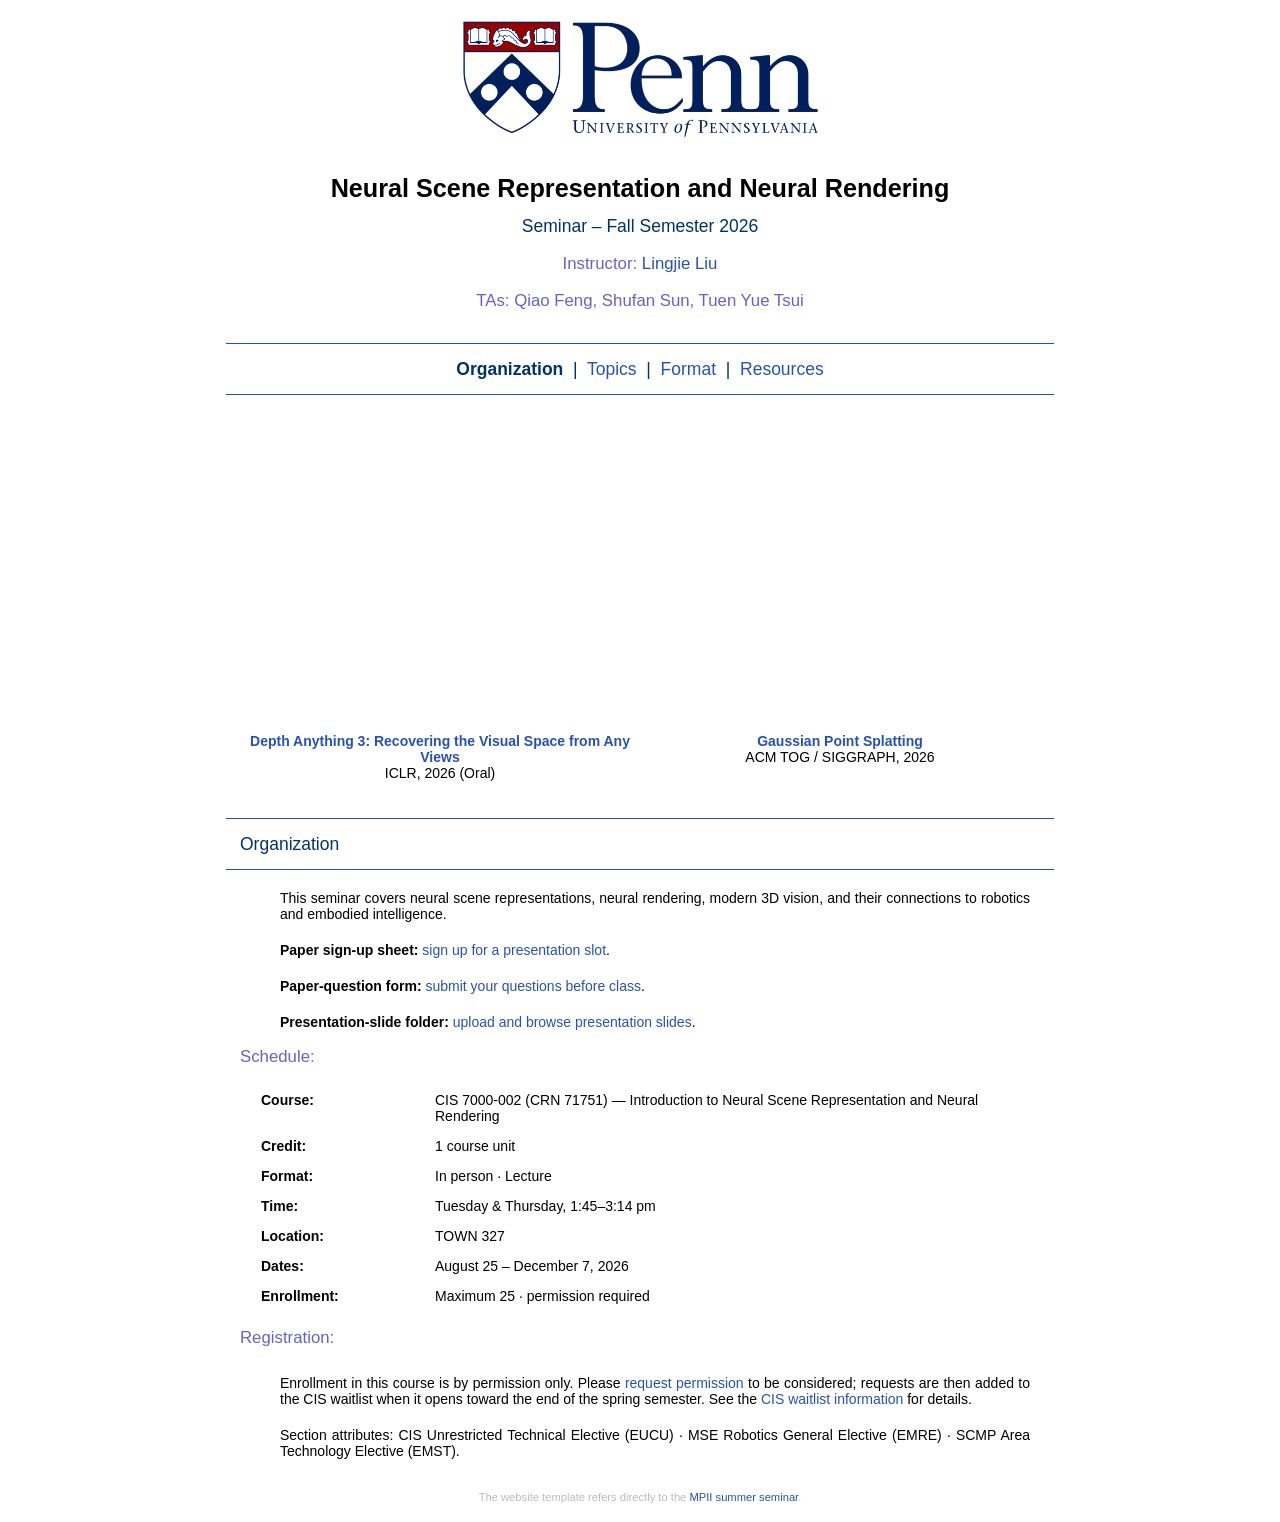
==== commit b5d0881a: "Link the paper-question form and the slide folder Both had sat as "link to be added" since the site " ====
--- a/index.html
+++ b/index.html
@@ -39,8 +39,8 @@
     <hr><h2>Organization</h2><hr>
     <p>This seminar covers neural scene representations, neural rendering, modern 3D vision, and their connections to robotics and embodied intelligence.</p>
     <p><b>Paper sign-up sheet:</b> <a href="https://docs.google.com/spreadsheets/d/1qDT8KQOgKzVdRVaSnWr1UsH5S1WGbp75lvX92QaM124/edit">sign up for a presentation slot</a>.</p>
-    <p><b>Paper-question form:</b> link to be added.</p>
-    <p><b>Presentation-slide folder:</b> link to be added.</p>
+    <p><b>Paper-question form:</b> <a href="https://docs.google.com/forms/d/e/1FAIpQLSeVtMP-_PzgtJ9ZthAisBP5MZZ5JqBDrUQ4qqNkusmqVrnquQ/viewform">submit your questions before class</a>.</p>
+    <p><b>Presentation-slide folder:</b> <a href="https://drive.google.com/drive/folders/1Y0bF83p6U_SGPmvfi7zcYlAvqaUa6Hp6">upload and browse presentation slides</a>.</p>
     <h3>Schedule:</h3>
     <table>
       <tr><td class="head" style="width:160px;">Course:</td><td>CIS 7000-002 (CRN 71751) &mdash; Introduction to Neural Scene Representation and Neural Rendering</td></tr>
@@ -55,7 +55,7 @@
     <h3>Registration:</h3>
     <p>Enrollment in this course is by permission only. Please <a href="https://bit.ly/3Ru2uVr">request permission</a> to be considered; requests are then added to the CIS waitlist when it opens toward the end of the spring semester. See the <a href="https://advising.cis.upenn.edu/waitlist/">CIS waitlist information</a> for details.</p>
     <p>Section attributes: CIS Unrestricted Technical Elective (EUCU) &middot; MSE Robotics General Elective (EMRE) &middot; SCMP Area Technology Elective (EMST).</p>
-    <p><i>The question-form and slide-folder links above are still placeholders and should be updated before publication.</i></p>
+    
     
     <div id="footer">The website template refers directly to the <a href="https://vcai.mpi-inf.mpg.de/teaching/vcai_seminar_2023/index.html">MPII summer seminar</a>.</div>
   </div>
--- a/data/seminar.css
+++ b/data/seminar.css
@@ -87,11 +87,21 @@
     font-style: italic;
 }
 
-table.topics .weekdates {
-    font-size: 90%;
-    font-style: italic;
-    color: #444;
-    margin-bottom: 0.6em;
+table.topics .label.tbd {
+    color: #011F5B;              /* Penn Blue: an open slot should stand out */
+    font-weight: bold;
+    font-style: normal;
+}
+
+table.topics .roundbanner {
+    background-color: #011F5B;   /* Penn Blue */
+    color: #fff;
+    font-size: 115%;
+    font-weight: bold;
+    letter-spacing: 0.06em;
+    text-transform: uppercase;
+    text-align: center;
+    padding: 0.5em;
 }
 
 table.topics .slot {
